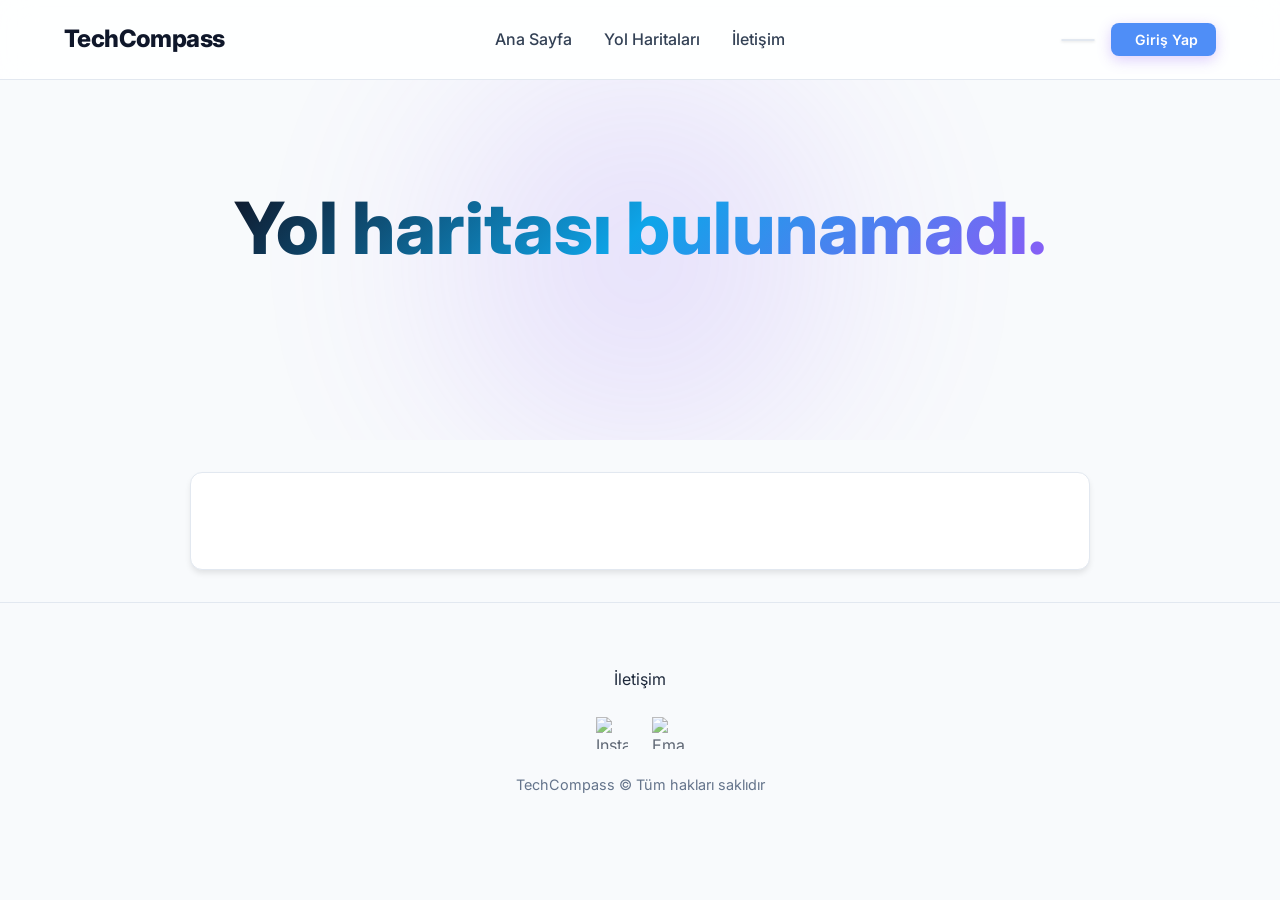
==== roadmap.html @ a580c4ba "Add files via upload" ====
<!DOCTYPE html>
<html lang="en" data-theme="light">

<head>
    <meta charset="UTF-8">
    <meta name="viewport" content="width=device-width, initial-scale=1.0">
    <link rel="icon" href="source/teknoziraat1.webp" type="image/webp">
    <title>TechCompass - Yol Haritası</title>
    <link rel="stylesheet" href="style.css">
    <script type="module" src="https://unpkg.com/ionicons@7.1.0/dist/ionicons/ionicons.esm.js"></script>
    <script nomodule src="https://unpkg.com/ionicons@7.1.0/dist/ionicons/ionicons.js"></script>
    <link rel="stylesheet" href="auth-modal.css">
</head>

<body>

    <header>
        <h1><a href="index.html">TechCompass</a></h1>
        <nav>
            <div class="nav-links" id="navLinks">
                <a href="index.html">Ana Sayfa</a>
                <a href="index.html#roadmaps">Yol Haritaları</a>
                <a href="#footer">İletişim</a>
            </div>
        </nav>
        <div class="header-actions">
            <button class="theme-toggle" id="themeToggle" aria-label="Toggle Dark Mode">
                <ion-icon name="moon-outline"></ion-icon>
            </button>
            <button class="btn-auth-open" id="openAuthModal">
                <ion-icon name="person-outline"></ion-icon> Giriş Yap
            </button>
            <div class="user-info" id="userInfo">
                <div class="user-avatar" id="userAvatar">?</div>
                <span class="user-email-display" id="userEmailDisplay"></span>
                <button class="btn-logout" id="logoutBtn">Çıkış</button>
            </div>
            <button class="mobile-menu-btn" id="mobileMenuBtn" aria-label="Open Menu">
                <ion-icon name="menu-outline"></ion-icon>
            </button>
        </div>
    </header>

    <main>
        <section class="hero" style="min-height: 40vh; padding: 2rem;">
            <h2 id="roadmapTitle">Yükleniyor...</h2>
            <p id="roadmapDescription"></p>
        </section>

        <section class="content-section">
            <div id="roadmapContent">
                <!-- Steps injected by JS -->
            </div>
        </section>
    </main>

    <footer id="footer">
        <div class="footer-content">
            <p>İletişim</p>
            <div class="social-icons">
                <a href="https://www.instagram.com/tekno_ziraat/" target="_blank">
                    <img src="source/insta_icon.png" alt="Instagram">
                </a>
                <a href="mailto:teknoziraattoplulugu@gmail.com" target="_blank">
                    <img src="source/gmail_icon.png" alt="Email">
                </a>
            </div>
            <p class="copyright">TechCompass &copy; Tüm hakları saklıdır</p>
        </div>
    </footer>

    <!-- Auth Modal -->
    <div class="modal-overlay" id="modalOverlay"></div>
    <div class="auth-modal" id="authModal">
        <button class="auth-modal-close" id="closeModal">&times;</button>
        <div class="auth-modal-header">
            <h2>TechCompass'a Hoş Geldiniz</h2>
            <p>Yol haritalarına erişmek için giriş yapın.</p>
        </div>
        <div class="auth-tabs">
            <button class="auth-tab active" id="tabLogin">Giriş Yap</button>
            <button class="auth-tab" id="tabSignup">Kayıt Ol</button>
        </div>
        <div id="authMessage" class="auth-message"></div>
        <form class="auth-form" id="loginForm">
            <div class="auth-field">
                <label>E-posta</label>
                <input type="email" id="loginEmail" placeholder="ornek@email.com" required />
            </div>
            <div class="auth-field">
                <label>Şifre</label>
                <input type="password" id="loginPassword" placeholder="••••••••" required />
            </div>
            <button type="button" class="auth-forgot" id="forgotPassword">Şifremi unuttum</button>
            <button type="submit" class="auth-submit">Giriş Yap</button>
        </form>
        <form class="auth-form" id="signupForm" style="display:none">
            <div class="auth-field">
                <label>E-posta</label>
                <input type="email" id="signupEmail" placeholder="ornek@email.com" required />
            </div>
            <div class="auth-field">
                <label>Şifre</label>
                <input type="password" id="signupPassword" placeholder="Min. 6 karakter" required />
            </div>
            <div class="auth-field">
                <label>Şifre Tekrar</label>
                <input type="password" id="signupConfirm" placeholder="Şifreyi tekrarla" required />
            </div>
            <button type="submit" class="auth-submit">Kayıt Ol</button>
        </form>
    </div>

    <script src="roadmaps-data.js"></script>
    <script type="module" src="firebase.js"></script>
    <script type="module" src="auth.js"></script>
    <script src="site.js"></script>

    <script>
        // Get ?id=web-gelistirme from the URL
        const params = new URLSearchParams(window.location.search);
        const roadmapId = params.get('id');

        const data = ROADMAP_DATA.find(r => r.id === roadmapId);

        if (!data) {
            document.getElementById('roadmapTitle').textContent = 'Yol haritası bulunamadı.';
        } else {
            // Set page title
            document.title = `TechCompass - ${data.title}`;

            // Fill hero
            document.getElementById('roadmapTitle').textContent = data.heroSubtitle || data.title;
            document.getElementById('roadmapDescription').textContent = data.description;

            // Fill steps
            const container = document.getElementById('roadmapContent');
            data.steps.forEach(step => {
                const div = document.createElement('div');
                div.className = 'roadmap-step';
                div.innerHTML = `
                    <span>${step.phase}</span>
                    <p>${step.topics.join('<br>')}</p>
                `;
                container.appendChild(div);
            });
        }
    </script>

</body>
</html>
---- style.css ----
@import url('https://fonts.googleapis.com/css2?family=Inter:wght@300;400;600;700&display=swap');

:root {
    /* Light Theme (Default) */
    --primary-color: #0f172a;
    /* Slate 900 */
    --secondary-color: #334155;
    /* Slate 700 */
    --accent-color: #0ea5e9;
    /* Sky 500 */
    --accent-purple: #8b5cf6;
    /* Violet 500 */
    --accent-hover: #0284c7;
    /* Sky 600 */
    --bg-color: #f8fafc;
    /* Slate 50 */
    --card-bg: #ffffff;
    --text-color: #1e293b;
    /* Slate 800 */
    --text-light: #64748b;
    /* Slate 500 */
    --border-color: #e2e8f0;
    /* Slate 200 */
    --shadow-sm: 0 1px 3px rgba(0, 0, 0, 0.1);
    --shadow-md: 0 4px 6px -1px rgba(0, 0, 0, 0.1);
    --shadow-lg: 0 10px 15px -3px rgba(0, 0, 0, 0.1);
    --radius: 12px;
    --header-height: 80px;
}

[data-theme="dark"] {
    --primary-color: #f8fafc;
    --secondary-color: #cbd5e1;
    --accent-color: #38bdf8;
    --accent-purple: #a78bfa;
    /* Violet 400 */
    --accent-hover: #7dd3fc;
    --bg-color: #0f172a;
    --card-bg: #1e293b;
    --text-color: #f1f5f9;
    --text-light: #94a3b8;
    --border-color: #334155;
    /* Soft shadows for dark mode */
    --shadow-sm: 0 1px 3px rgba(0, 0, 0, 0.3);
    --shadow-md: 0 4px 6px -1px rgba(0, 0, 0, 0.3);
    --shadow-lg: 0 10px 15px -3px rgba(0, 0, 0, 0.3);
}

/* Reset & Base */
* {
    box-sizing: border-box;
    margin: 0;
    padding: 0;
}

html {
    scroll-behavior: smooth;
}

body {
    font-family: 'Inter', sans-serif;
    background-color: var(--bg-color);
    color: var(--text-color);
    line-height: 1.6;
    transition: background-color 0.3s, color 0.3s;
    overflow-x: hidden;
}

a {
    text-decoration: none;
    color: inherit;
    transition: color 0.2s;
}

ul {
    list-style: none;
}

img {
    max-width: 100%;
    display: block;
    /* Removed grayscale filter */
}
/* ── Auth open button ───────────────────────────────────── */
.btn-auth-open {
    display: inline-flex;
    align-items: center;
    gap: 6px;
    padding: 8px 18px;
    border-radius: 50px;
    border: none;
    background: linear-gradient(135deg, var(--accent-color), var(--accent-purple));
    color: #fff;
    font-size: 0.88rem;
    font-weight: 600;
    font-family: 'Inter', sans-serif;
    cursor: pointer;
    box-shadow: 0 4px 14px 0 rgba(139, 92, 246, 0.3);
    transition: transform 0.2s, box-shadow 0.2s, opacity 0.2s;
    white-space: nowrap;
}
.btn-auth-open:hover {
    transform: translateY(-1px);
    box-shadow: 0 6px 20px rgba(139, 92, 246, 0.4);
    opacity: 0.95;
}

/* ── User info (when logged in) ─────────────────────────── */
.user-info {
    display: none; /* shown via JS */
    align-items: center;
    gap: 10px;
}

.user-avatar {
    width: 34px;
    height: 34px;
    border-radius: 50%;
    background: linear-gradient(135deg, var(--accent-color), var(--accent-purple));
    color: #fff;
    font-weight: 700;
    font-size: 0.85rem;
    display: flex;
    align-items: center;
    justify-content: center;
    flex-shrink: 0;
    box-shadow: 0 2px 8px rgba(139, 92, 246, 0.35);
}

.user-email-display {
    font-size: 0.85rem;
    font-weight: 500;
    font-family: 'Inter', sans-serif;
    max-width: 150px;
    overflow: hidden;
    text-overflow: ellipsis;
    white-space: nowrap;
    color: var(--text-light);
}

.btn-logout {
    padding: 6px 14px;
    border-radius: 50px;
    border: 1.5px solid var(--border-color);
    background: transparent;
    font-size: 0.82rem;
    font-weight: 600;
    font-family: 'Inter', sans-serif;
    cursor: pointer;
    color: var(--text-light);
    transition: border-color 0.2s, color 0.2s, transform 0.1s;
}
.btn-logout:hover {
    border-color: var(--accent-purple);
    color: var(--accent-purple);
    transform: translateY(-1px);
}

/* ── Mobile: hide email on small screens ─────────────────── */
@media (max-width: 768px) {
    .user-email-display { display: none; }
    .btn-auth-open span { display: none; } /* hide text, keep icon */
    .mobile-menu-btn { display: block; }
}

/* Header */
header {
    height: var(--header-height);
    background-color: rgba(255, 255, 255, 0.85);
    backdrop-filter: blur(16px);
    -webkit-backdrop-filter: blur(16px);
    border-bottom: 1px solid var(--border-color);
    position: sticky;
    top: 0;
    z-index: 1000;
    display: grid;
    grid-template-columns: 1fr auto 1fr;
    align-items: center;
    padding: 0 max(5%, calc((100% - 1200px) / 2));
    transition: background-color 0.3s, border-color 0.3s;
}

[data-theme="dark"] header {
    background-color: rgba(15, 23, 42, 0.85);
}

header h1 {
    font-size: 1.5rem;
    font-weight: 800;
    color: var(--primary-color);
    letter-spacing: -0.025em;
    justify-self: start;
}

.nav-links {
    display: flex;
    gap: 2rem;
    align-items: center;
    justify-content: center;
}

.nav-links a {
    font-weight: 500;
    color: var(--secondary-color);
    font-size: 1rem;
}

.nav-links a:hover {
    color: var(--accent-purple);
}

.header-actions {
    display: flex;
    align-items: center;
    gap: 1rem;
    justify-self: end;
}

/* Hero Section */
.hero {
    min-height: calc(85vh - var(--header-height));
    /* Slightly shorter for better view */
    display: flex;
    flex-direction: column;
    justify-content: center;
    align-items: center;
    text-align: center;
    padding: 4rem 1rem;
    position: relative;
    overflow: hidden;
}

.hero::before {
    /* Restore the glow effect */
    content: '';
    position: absolute;
    width: 600px;
    height: 600px;
    background: radial-gradient(circle, var(--accent-purple) 0%, transparent 70%);
    /* Purple glow */
    opacity: 0.2;
    border-radius: 50%;
    z-index: -1;
    filter: blur(80px);
    top: 50%;
    left: 50%;
    transform: translate(-50%, -50%);
}

.hero h2 {
    font-size: clamp(2.5rem, 6vw, 4.5rem);
    font-weight: 800;
    margin-bottom: 1.5rem;
    line-height: 1.1;
    background: linear-gradient(135deg, var(--primary-color) 0%, var(--accent-color) 50%, var(--accent-purple) 100%);
    /* Triple gradient */
    -webkit-background-clip: text;
    background-clip: text;
    -webkit-text-fill-color: transparent;
    max-width: 900px;
    text-transform: none;
}

.hero p {
    font-size: 1.25rem;
    color: var(--text-light);
    max-width: 650px;
    margin-bottom: 2.5rem;
    font-family: 'Inter', sans-serif;
}

.btn-primary {
    background: linear-gradient(135deg, var(--accent-color), var(--accent-purple));
    /* Gradient button */
    color: white;
    padding: 1rem 2.5rem;
    border-radius: 50px;
    /* Full pill shape */
    font-weight: 600;
    font-size: 1.1rem;
    border: none;
    cursor: pointer;
    transition: transform 0.2s, background-color 0.2s, box-shadow 0.2s;
    box-shadow: 0 4px 14px 0 rgba(139, 92, 246, 0.39);
    /* Purple shadow */
    display: inline-block;
    text-transform: none;
}

.btn-primary:hover {
    transform: translateY(-2px);
    box-shadow: 0 6px 20px rgba(139, 92, 246, 0.23);
    /* Gradient handles hover implicitly usually, but opacity change can work */
    opacity: 0.95;
}

/* Roadmaps Section */
.section-title {
    text-align: center;
    font-size: 2.2rem;
    font-weight: 800;
    margin: 4rem 0 2rem;
    color: var(--primary-color);
    text-transform: none;
    text-decoration: none;
}

.roadmaps-container {
    display: grid;
    grid-template-columns: repeat(auto-fit, minmax(320px, 1fr));
    /* Slightly wider cards */
    gap: 2rem;
    padding: 0 5% 6rem;
    max-width: 1200px;
    margin: 0 auto;
}

.roadmap-card {
    background-color: var(--card-bg);
    border: 1px solid var(--border-color);
    border-radius: var(--radius);
    padding: 2rem;
    transition: transform 0.3s ease, box-shadow 0.3s ease, border-color 0.3s;
    text-align: left;
    display: flex;
    flex-direction: column;
    height: 100%;
    box-shadow: var(--shadow-sm);
    /* Restore soft shadow */
}

.roadmap-card:hover {
    transform: translateY(-8px);
    box-shadow: var(--shadow-lg);
    border-color: var(--accent-purple);
    /* Purple border on hover */
}

.roadmap-card h3 {
    font-size: 1.5rem;
    margin-bottom: 1rem;
    color: var(--primary-color);
    font-weight: 700;
}

.roadmap-card p {
    color: var(--text-light);
    margin-bottom: 1.5rem;
    flex-grow: 1;
    font-family: 'Inter', sans-serif;
}

.card-link {
    color: var(--accent-purple);
    /* Purple text for links */
    background-color: transparent;
    padding: 0;
    font-weight: 600;
    display: inline-flex;
    align-items: center;
    gap: 0.5rem;
    border: none;
    text-align: left;
}

.card-link:hover {
    background-color: transparent;
    color: var(--accent-hover);
}

.card-link:after {
    content: '→';
    transition: transform 0.2s;
}

.card-link:hover:after {
    transform: translateX(4px);
}

/* Controls (Search & Toggle) */
.controls {
    display: flex;
    gap: 1rem;
    margin: 2rem auto;
    max-width: 600px;
    padding: 0 1rem;
    width: 100%;
}

.search-bar {
    flex-grow: 1;
    position: relative;
    box-shadow: var(--shadow-sm);
    border-radius: var(--radius);
}

.search-bar input {
    width: 100%;
    padding: 1rem 1rem 1rem 3rem;
    border: 1px solid var(--border-color);
    border-radius: var(--radius);
    background-color: var(--card-bg);
    color: var(--text-color);
    font-size: 1rem;
    transition: box-shadow 0.2s, border-color 0.2s;
    font-family: 'Inter', sans-serif;
}

.search-bar input:focus {
    outline: none;
    box-shadow: 0 0 0 3px rgba(14, 165, 233, 0.2);
    /* Focus ring */
    border-color: var(--accent-color);
}

.search-icon {
    position: absolute;
    left: 1rem;
    top: 50%;
    transform: translateY(-50%);
    color: var(--text-light);
    pointer-events: none;
    font-size: 1.2rem;
}

.theme-toggle {
    background: none;
    border: 1px solid var(--border-color);
    border-radius: var(--radius);
    padding: 0 1rem;
    cursor: pointer;
    color: var(--text-light);
    display: flex;
    align-items: center;
    justify-content: center;
    transition: all 0.2s;
    background-color: var(--card-bg);
    box-shadow: var(--shadow-sm);
}

.theme-toggle:hover {
    border-color: var(--accent-color);
    color: var(--accent-color);
    transform: translateY(-1px);
    box-shadow: var(--shadow-md);
}

/* Footer */
footer {
    background-color: var(--bg-color);
    padding: 4rem 1rem 2rem;
    text-align: center;
    border-top: 1px solid var(--border-color);
}

.roadmap-card {
    background: var(--card-bg);
    padding: 2rem;
    border-radius: 20px;
    border: 1px solid var(--border-color);
    transition: all 0.3s ease;
    display: flex;
    flex-direction: column;
    gap: 1.5rem;
    position: relative;
    overflow: hidden;
}

.card-header {
    display: flex;
    align-items: center;
    gap: 1rem;
}

.card-header ion-icon {
    font-size: 2.5rem;
    color: var(--primary-color);
    background: rgba(37, 99, 235, 0.1);
    padding: 10px;
    border-radius: 12px;
}

[data-theme="dark"] .card-header ion-icon {
    background: rgba(139, 92, 246, 0.1);
    color: var(--accent-purple);
}

.roadmap-card h3 {
    font-size: 1.4rem;
    color: var(--text-color);
}

.footer-content {
    display: flex;
    flex-direction: column;
    align-items: center;
    gap: 1.5rem;
}

.social-icons {
    display: flex;
    gap: 1.5rem;
}

.social-icons img {
    width: 32px;
    height: 32px;
    opacity: 0.7;
    filter: none;
    /* Removed filter */
    transition: opacity 0.2s, transform 0.2s;
}

.social-icons img:hover {
    opacity: 1;
    transform: scale(1.1);
}

.copyright {
    color: var(--text-light);
    font-size: 0.9rem;
    font-family: 'Inter', sans-serif;
}

/* Content Page Typography */
.content-section {
    max-width: 900px;
    margin: 2rem auto;
    padding: 3rem;
    background-color: var(--card-bg);
    border-radius: var(--radius);
    box-shadow: var(--shadow-md);
    border: 1px solid var(--border-color);
}

.content-section p {
    margin-bottom: 1.5rem;
    font-size: 1.05rem;
}

.content-section span {
    font-weight: 700;
    color: var(--accent-color);
    background-color: transparent;
    display: block;
    margin-top: 2.5rem;
    margin-bottom: 0.8rem;
    font-size: 1.4rem;
    border-bottom: 1px solid var(--border-color);
    padding-bottom: 0.5rem;
    text-transform: none;
}

/* Mobile Menu */
.mobile-menu-btn {
    display: none;
    background: none;
    border: none;
    font-size: 1.8rem;
    color: var(--text-color);
    cursor: pointer;
}

@media (max-width: 768px) {
    .nav-links {
        display: none;
        position: absolute;
        top: var(--header-height);
        left: 0;
        width: 100%;
        background-color: var(--card-bg);
        flex-direction: column;
        padding: 2rem;
        border-bottom: 1px solid var(--border-color);
        box-shadow: var(--shadow-lg);
    }
}
---- auth-modal.css ----
/* auth-modal.css — paste into your style.css or link separately */

/* ── Modal Overlay ─────────────────────────────────────── */
.modal-overlay {
  display: none;
  position: fixed;
  inset: 0;
  background: rgba(0, 0, 0, 0.55);
  backdrop-filter: blur(4px);
  z-index: 999;
  opacity: 0;
  transition: opacity 0.25s ease;
}
.modal-overlay.active {
  display: block;
  opacity: 1;
}

/* ── Modal Box ──────────────────────────────────────────── */
.auth-modal {
  display: none;
  position: fixed;
  top: 50%;
  left: 50%;
  transform: translate(-50%, -48%) scale(0.97);
  z-index: 1000;
  width: min(440px, 94vw);
  background: var(--modal-bg, #fff);
  border-radius: 20px;
  box-shadow: 0 24px 60px rgba(0,0,0,0.18);
  padding: 36px 36px 32px;
  opacity: 0;
  transition: opacity 0.25s ease, transform 0.25s ease;
}
.auth-modal.active {
  display: block;
  opacity: 1;
  transform: translate(-50%, -50%) scale(1);
}

/* dark theme support */
[data-theme="dark"] .auth-modal {
  --modal-bg: #1e1e2e;
  color: #e0e0f0;
}

/* ── Close button ───────────────────────────────────────── */
.auth-modal-close {
  position: absolute;
  top: 14px;
  right: 16px;
  background: none;
  border: none;
  font-size: 1.5rem;
  cursor: pointer;
  color: inherit;
  opacity: 0.5;
  transition: opacity 0.15s;
  line-height: 1;
  padding: 4px;
}
.auth-modal-close:hover { opacity: 1; }

/* ── Modal Header ───────────────────────────────────────── */
.auth-modal-header {
  margin-bottom: 24px;
}
.auth-modal-header h2 {
  font-size: 1.5rem;
  margin: 0 0 4px;
  font-weight: 700;
}
.auth-modal-header p {
  font-size: 0.9rem;
  opacity: 0.6;
  margin: 0;
}

/* ── Tabs ───────────────────────────────────────────────── */
.auth-tabs {
  display: flex;
  gap: 4px;
  background: var(--tab-bg, #f0f0f5);
  border-radius: 10px;
  padding: 4px;
  margin-bottom: 24px;
}
[data-theme="dark"] .auth-tabs { --tab-bg: #2a2a3e; }

.auth-tab {
  flex: 1;
  padding: 8px;
  border: none;
  border-radius: 7px;
  background: transparent;
  font-size: 0.9rem;
  font-weight: 600;
  cursor: pointer;
  color: inherit;
  opacity: 0.55;
  transition: all 0.2s;
}
.auth-tab.active {
  background: var(--modal-bg, #fff);
  opacity: 1;
  box-shadow: 0 2px 8px rgba(0,0,0,0.1);
}

/* ── Forms ──────────────────────────────────────────────── */
.auth-form {
  display: flex;
  flex-direction: column;
  gap: 14px;
}

.auth-field {
  display: flex;
  flex-direction: column;
  gap: 6px;
}
.auth-field label {
  font-size: 0.82rem;
  font-weight: 600;
  opacity: 0.7;
  text-transform: uppercase;
  letter-spacing: 0.04em;
}
.auth-field input {
  padding: 11px 14px;
  border-radius: 10px;
  border: 1.5px solid var(--input-border, #ddd);
  background: var(--input-bg, #fafafa);
  font-size: 0.95rem;
  color: inherit;
  transition: border-color 0.2s, box-shadow 0.2s;
  outline: none;
}
[data-theme="dark"] .auth-field input {
  --input-border: #3a3a52;
  --input-bg: #252538;
  color: #e0e0f0;
}
.auth-field input:focus {
  border-color: var(--accent, #4f8ef7);
  box-shadow: 0 0 0 3px rgba(79, 142, 247, 0.15);
}

/* ── Submit button ──────────────────────────────────────── */
.auth-submit {
  margin-top: 4px;
  padding: 12px;
  border-radius: 10px;
  border: none;
  background: var(--accent, #4f8ef7);
  color: #fff;
  font-size: 0.95rem;
  font-weight: 700;
  cursor: pointer;
  transition: background 0.2s, transform 0.1s, opacity 0.2s;
  letter-spacing: 0.02em;
}
.auth-submit:hover  { background: var(--accent-hover, #3a7ae0); }
.auth-submit:active { transform: scale(0.98); }
.auth-submit:disabled { opacity: 0.6; cursor: not-allowed; }

/* ── Forgot password ────────────────────────────────────── */
.auth-forgot {
  background: none;
  border: none;
  color: var(--accent, #4f8ef7);
  font-size: 0.82rem;
  cursor: pointer;
  padding: 0;
  text-align: right;
  align-self: flex-end;
  transition: opacity 0.15s;
}
.auth-forgot:hover { opacity: 0.75; }

/* ── Message banner ─────────────────────────────────────── */
.auth-message {
  display: none;
  padding: 10px 14px;
  border-radius: 8px;
  font-size: 0.87rem;
  font-weight: 500;
}
.auth-message.error   { background: #fee2e2; color: #c0392b; }
.auth-message.success { background: #d1fae5; color: #065f46; }
[data-theme="dark"] .auth-message.error   { background: #3d1515; color: #f87171; }
[data-theme="dark"] .auth-message.success { background: #0d3325; color: #6ee7b7; }

/* ── Header: "Giriş Yap" button ─────────────────────────── */
.btn-auth-open {
  display: inline-flex;
  align-items: center;
  gap: 6px;
  padding: 8px 18px;
  border-radius: 8px;
  border: none;
  background: var(--accent, #4f8ef7);
  color: #fff;
  font-size: 0.88rem;
  font-weight: 600;
  cursor: pointer;
  transition: background 0.2s;
  white-space: nowrap;
}
.btn-auth-open:hover { background: var(--accent-hover, #3a7ae0); }

/* ── Header: user info (when logged in) ─────────────────── */
.user-info {
  display: none;
  align-items: center;
  gap: 10px;
}
.user-avatar {
  width: 32px;
  height: 32px;
  border-radius: 50%;
  background: var(--accent, #4f8ef7);
  color: #fff;
  font-weight: 700;
  font-size: 0.85rem;
  display: flex;
  align-items: center;
  justify-content: center;
  flex-shrink: 0;
}
.user-email-display {
  font-size: 0.85rem;
  font-weight: 500;
  max-width: 140px;
  overflow: hidden;
  text-overflow: ellipsis;
  white-space: nowrap;
  opacity: 0.85;
}
.btn-logout {
  padding: 6px 12px;
  border-radius: 7px;
  border: 1.5px solid currentColor;
  background: transparent;
  font-size: 0.82rem;
  font-weight: 600;
  cursor: pointer;
  opacity: 0.65;
  transition: opacity 0.15s;
  color: inherit;
}
.btn-logout:hover { opacity: 1; }
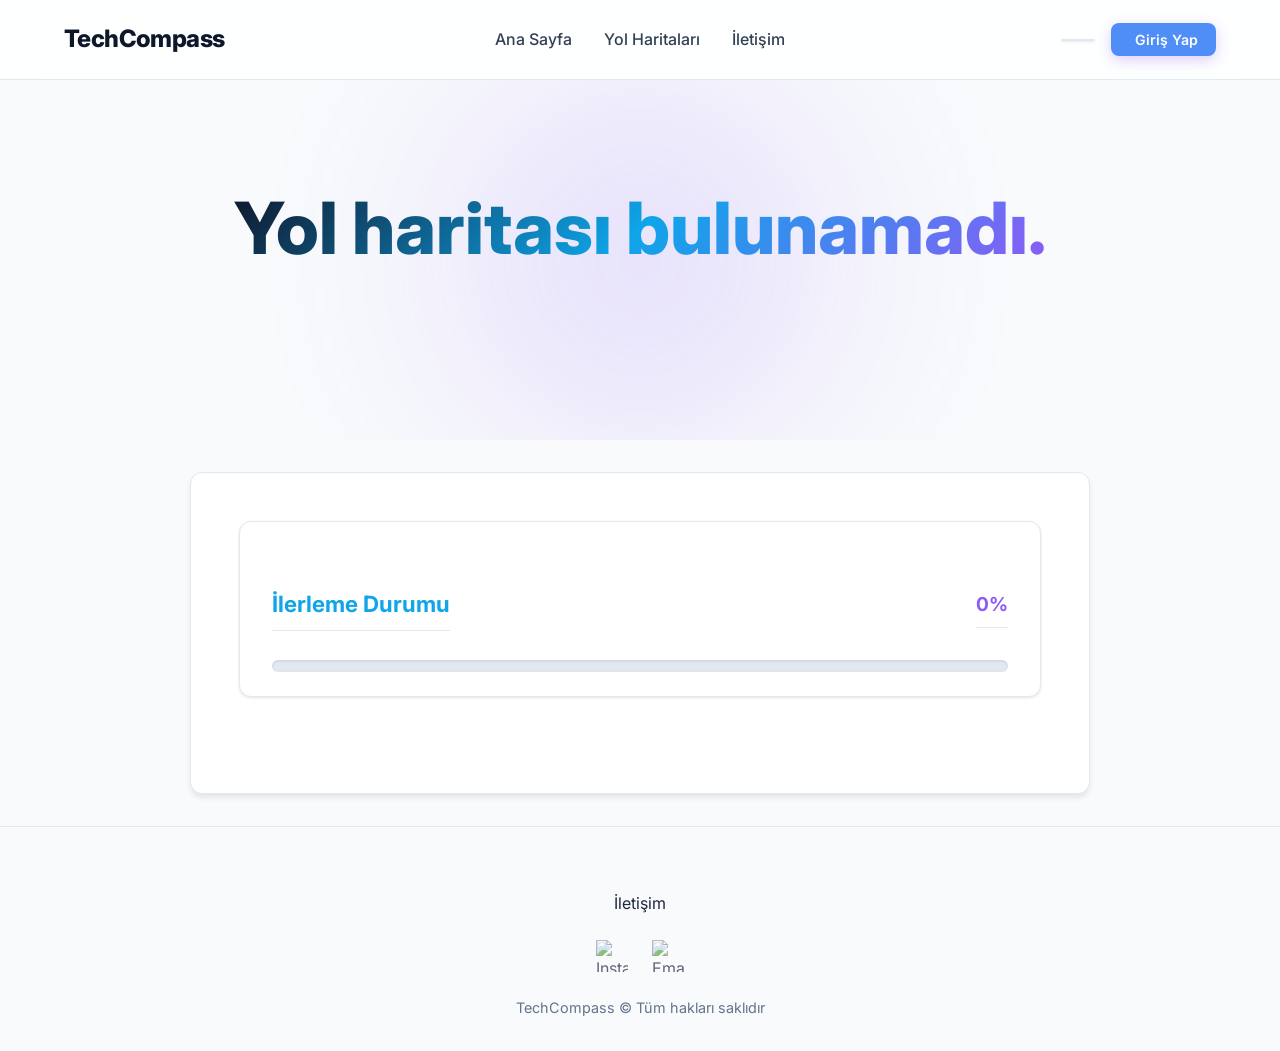
==== commit 05ac8b49: "fix: username field" ====
--- a/roadmap.html
+++ b/roadmap.html
@@ -48,6 +48,15 @@
         </section>
 
         <section class="content-section">
+            <div class="roadmap-progress-container" id="roadmapProgressContainer">
+                <div class="progress-header">
+                    <span>İlerleme Durumu</span>
+                    <span id="progressText">0%</span>
+                </div>
+                <div class="progress-bar-bg">
+                    <div class="progress-bar-fill" id="progressBarFill"></div>
+                </div>
+            </div>
             <div id="roadmapContent">
                 <!-- Steps injected by JS -->
             </div>
@@ -135,15 +144,48 @@
 
             // Fill steps
             const container = document.getElementById('roadmapContent');
-            data.steps.forEach(step => {
+            const savedStr = localStorage.getItem(`techcompass_progress_${roadmapId}`);
+            let savedData = {};
+            if (savedStr) {
+                try { savedData = JSON.parse(savedStr); } catch(e){}
+            }
+
+            data.steps.forEach((step, index) => {
+                let allTopicsChecked = true;
+                const topicHtml = step.topics.map((topic, tIndex) => {
+                    const isChecked = savedData[`${index}-${tIndex}`] ? 'checked' : '';
+                    if (!isChecked) allTopicsChecked = false;
+                    return `
+                    <div class="topic-item">
+                        <div class="topic-checkbox">
+                            <input type="checkbox" id="topic-${roadmapId}-${index}-${tIndex}" onchange="updateStageCheckbox(this)" ${isChecked}>
+                        </div>
+                        <label for="topic-${roadmapId}-${index}-${tIndex}">${topic}</label>
+                    </div>
+                `}).join('');
+                if (step.topics.length === 0) allTopicsChecked = false;
+                
+                const stepChecked = allTopicsChecked ? 'checked' : '';
+
                 const div = document.createElement('div');
                 div.className = 'roadmap-step';
                 div.innerHTML = `
-                    <span>${step.phase}</span>
-                    <p>${step.topics.join('<br>')}</p>
+                    <div class="step-checkbox">
+                        <input type="checkbox" id="step-${roadmapId}-${index}" onchange="toggleAllTopics(this)" ${stepChecked}>
+                    </div>
+                    <div class="step-content">
+                        <label for="step-${roadmapId}-${index}"><span>${step.phase}</span></label>
+                        <div class="topics-list">
+                            ${topicHtml}
+                        </div>
+                    </div>
                 `;
                 container.appendChild(div);
             });
+            // Initialize progress bar
+            if (typeof updateProgressBar === 'function') {
+                updateProgressBar();
+            }
         }
     </script>
 
--- a/style.css
+++ b/style.css
@@ -490,6 +490,34 @@
     color: var(--text-color);
 }
 
+.card-progress-container {
+    width: 100%;
+}
+
+.card-progress-title {
+    display: flex;
+    justify-content: space-between;
+    font-size: 0.85rem;
+    color: var(--text-light);
+    margin-bottom: 0.5rem;
+    font-weight: 600;
+}
+
+.card-progress-bg {
+    width: 100%;
+    height: 8px;
+    background-color: var(--border-color);
+    border-radius: 8px;
+    overflow: hidden;
+}
+
+.card-progress-fill {
+    height: 100%;
+    background: linear-gradient(90deg, var(--accent-color), var(--accent-purple));
+    border-radius: 8px;
+    transition: width 0.4s ease;
+}
+
 .footer-content {
     display: flex;
     flex-direction: column;
@@ -536,6 +564,117 @@
 .content-section p {
     margin-bottom: 1.5rem;
     font-size: 1.05rem;
+}
+
+.content-section .roadmap-step {
+    display: flex;
+    align-items: flex-start;
+    gap: 1.2rem;
+    margin-bottom: 2rem;
+}
+
+.step-checkbox {
+    margin-top: 2.6rem;
+    display: inline-flex;
+    align-items: center;
+    justify-content: center;
+}
+
+.step-checkbox input[type="checkbox"] {
+    appearance: none;
+    -webkit-appearance: none;
+    width: 24px;
+    height: 24px;
+    border: 2px solid var(--accent-color);
+    border-radius: 6px;
+    background-color: transparent;
+    cursor: pointer;
+    transition: all 0.3s ease;
+    position: relative;
+    /* Better alignment for native styling */
+    margin: 0; 
+}
+
+.step-checkbox input[type="checkbox"]:checked {
+    background-color: var(--accent-purple);
+    border-color: var(--accent-purple);
+}
+
+.step-checkbox input[type="checkbox"]:checked::after {
+    content: '';
+    position: absolute;
+    top: 3px;
+    left: 7px;
+    width: 6px;
+    height: 12px;
+    border: solid white;
+    border-width: 0 3px 3px 0;
+    transform: rotate(45deg);
+}
+
+.step-content {
+    flex: 1;
+}
+
+.topics-list {
+    margin-top: 1rem;
+    display: flex;
+    flex-direction: column;
+    gap: 0.8rem;
+}
+
+.topic-item {
+    display: flex;
+    align-items: center;
+    gap: 0.8rem;
+}
+
+.topic-checkbox {
+    display: inline-flex;
+    align-items: center;
+    justify-content: center;
+}
+
+.topic-checkbox input[type="checkbox"] {
+    appearance: none;
+    -webkit-appearance: none;
+    width: 20px;
+    height: 20px;
+    border: 2px solid var(--border-color);
+    border-radius: 4px;
+    background-color: transparent;
+    cursor: pointer;
+    transition: all 0.3s ease;
+    margin: 0;
+}
+
+.topic-checkbox input[type="checkbox"]:checked {
+    background-color: var(--accent-color);
+    border-color: var(--accent-color);
+}
+
+.topic-checkbox input[type="checkbox"]:checked::after {
+    content: '';
+    position: absolute;
+    top: 2px;
+    left: 6px;
+    width: 4px;
+    height: 10px;
+    border: solid white;
+    border-width: 0 2px 2px 0;
+    transform: rotate(45deg);
+}
+
+.topic-item label {
+    cursor: pointer;
+    color: var(--text-color);
+    font-size: 1.05rem;
+    transition: color 0.2s ease, text-decoration 0.2s ease;
+}
+
+.topic-item:has(input:checked) label {
+    color: var(--text-light);
+    text-decoration: line-through;
 }
 
 .content-section span {
@@ -549,6 +688,7 @@
     border-bottom: 1px solid var(--border-color);
     padding-bottom: 0.5rem;
     text-transform: none;
+    cursor: pointer;
 }
 
 /* Mobile Menu */
@@ -559,6 +699,49 @@
     font-size: 1.8rem;
     color: var(--text-color);
     cursor: pointer;
+}
+
+/* Progress Bar */
+.roadmap-progress-container {
+    margin-bottom: 3rem;
+    padding: 1.5rem 2rem;
+    background-color: var(--card-bg);
+    border: 1px solid var(--border-color);
+    border-radius: var(--radius);
+    box-shadow: var(--shadow-sm);
+}
+
+.progress-header {
+    display: flex;
+    justify-content: space-between;
+    align-items: center;
+    margin-bottom: 1rem;
+    font-weight: 700;
+    color: var(--primary-color);
+}
+
+#progressText {
+    color: var(--accent-purple);
+    font-size: 1.2rem;
+}
+
+.progress-bar-bg {
+    width: 100%;
+    height: 12px;
+    background-color: var(--border-color);
+    border-radius: 10px;
+    overflow: hidden;
+    position: relative;
+    box-shadow: inset 0 1px 3px rgba(0,0,0,0.1);
+}
+
+.progress-bar-fill {
+    height: 100%;
+    width: 0%;
+    background: linear-gradient(90deg, var(--accent-color), var(--accent-purple));
+    border-radius: 10px;
+    transition: width 0.5s cubic-bezier(0.4, 0, 0.2, 1);
+    box-shadow: 0 0 10px rgba(139, 92, 246, 0.3);
 }
 
 @media (max-width: 768px) {
